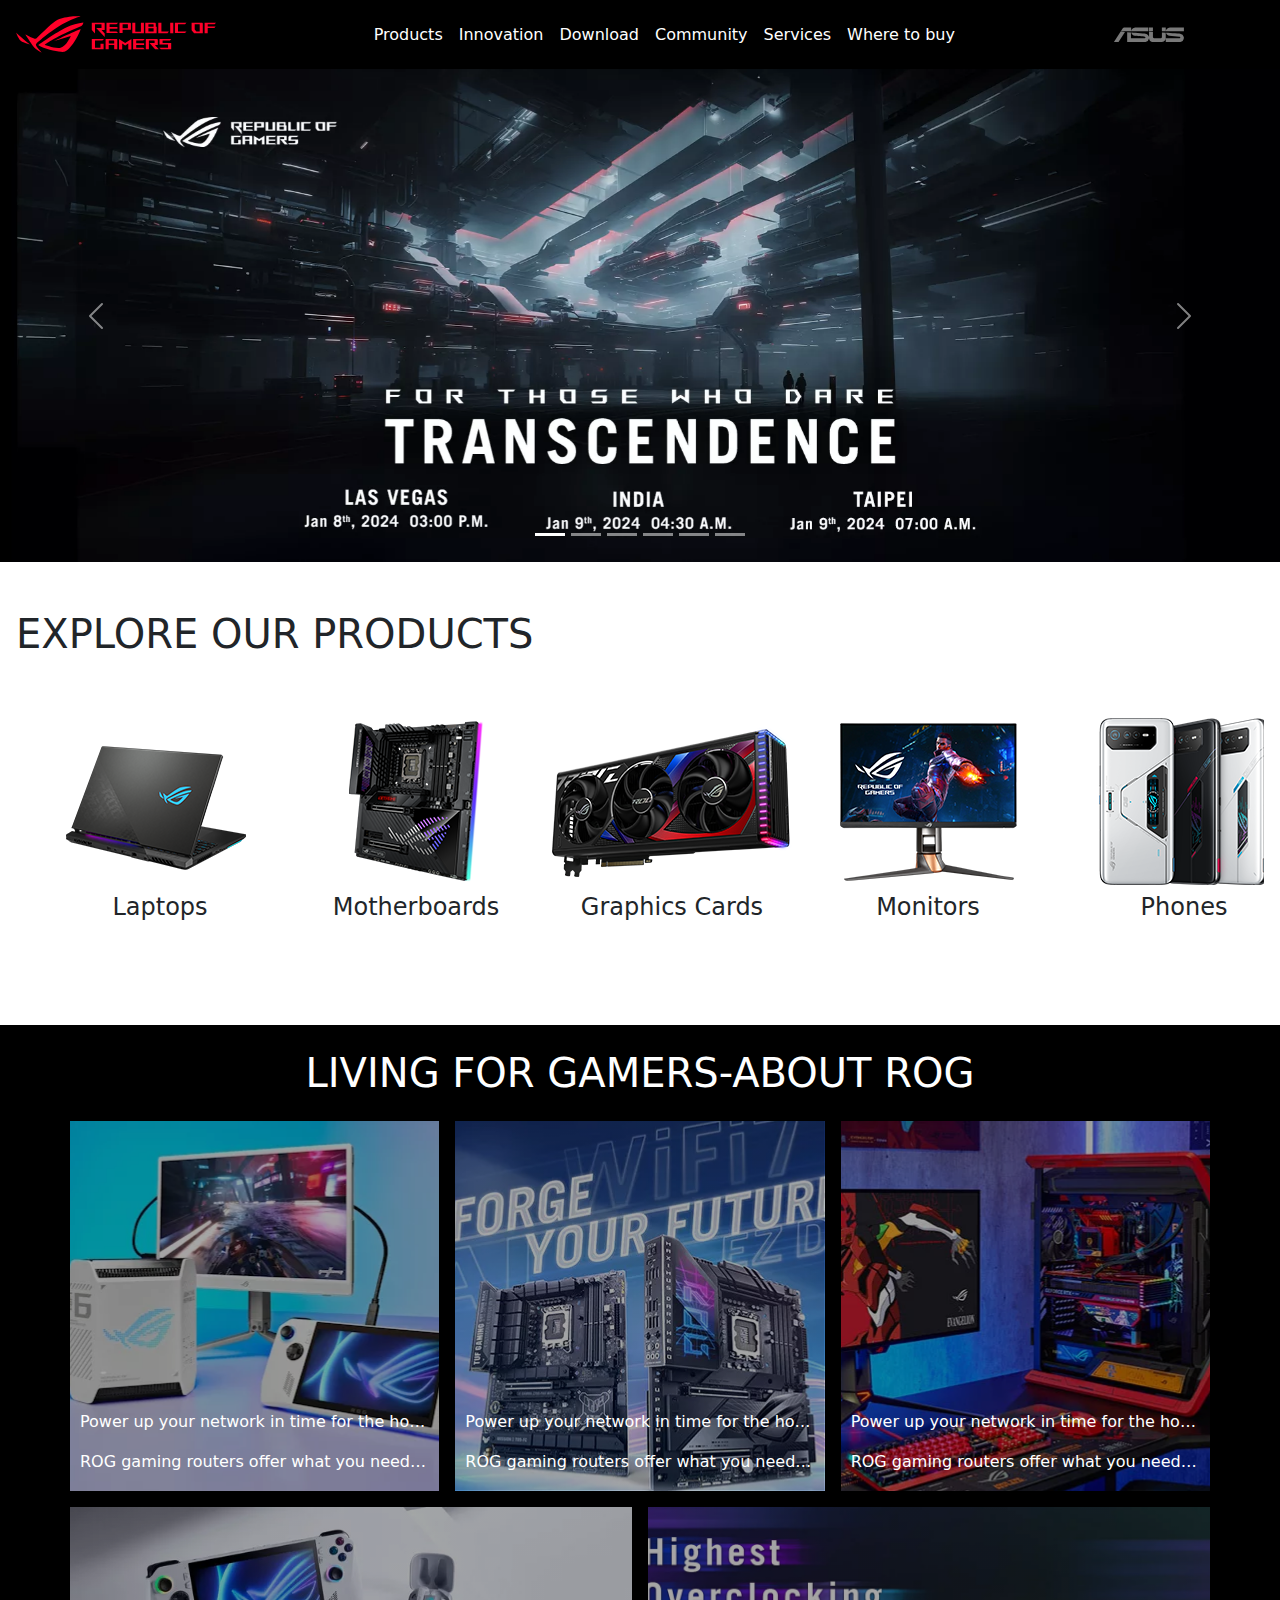
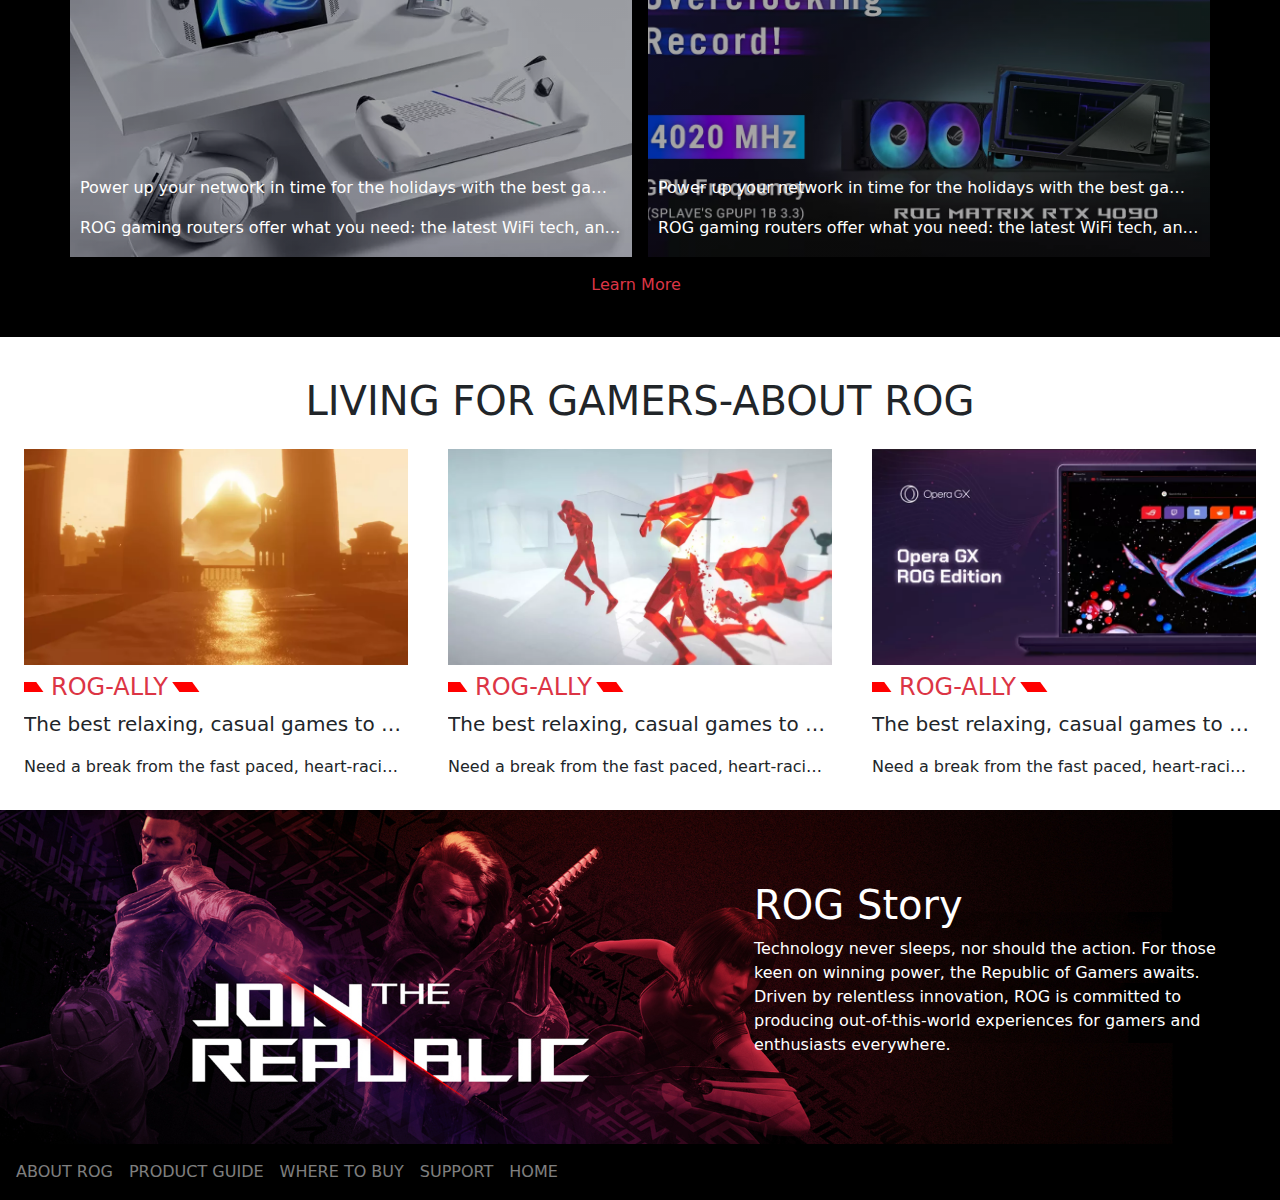
==== index.html @ 7fc909cf "Created ROG clone with bootstrap" ====
<!DOCTYPE html>
<html lang="en">
  <head>
    <meta charset="UTF-8" />
    <meta name="viewport" content="width=device-width, initial-scale=1.0" />
    <link
      rel="stylesheet"
      href="https://cdnjs.cloudflare.com/ajax/libs/font-awesome/6.5.1/css/all.min.css"
      integrity="sha512-DTOQO9RWCH3ppGqcWaEA1BIZOC6xxalwEsw9c2QQeAIftl+Vegovlnee1c9QX4TctnWMn13TZye+giMm8e2LwA=="
      crossorigin="anonymous"
      referrerpolicy="no-referrer"
    />
    <link
      href="https://cdn.jsdelivr.net/npm/bootstrap@5.3.2/dist/css/bootstrap.min.css"
      rel="stylesheet"
    />
    <script src="https://cdn.jsdelivr.net/npm/bootstrap@5.3.2/dist/js/bootstrap.bundle.min.js"></script>
    <link rel="stylesheet" href="style.css" />
    <title>ROG | Phones</title>
  </head>
  <body>
    <!-- <div
      class="mobile-navigation d-block d-lg-none w-100 bg-white position-fixed"
      style="inset: 0; z-index: 10000000"
    >
      <h1>This is Mobile Navigation</h1>
    </div> -->
    <header
      class="d-flex align-items-center justify-content-between p-3 bg-black text-white"
    >
      <div class="d-lg-none d-block">
        <input
          type="checkbox"
          name="m-navigation"
          id="m-navigation"
          class="d-none"
        />
        <label for="m-navigation">
          <i class="fa-solid fa-bars"></i>
        </label>
      </div>
      <div class="site-logo">
        <svg
          style="fill: #ff0029"
          xmlns="http://www.w3.org/2000/svg"
          viewBox="0 0 200 37"
          svg-inline=""
          role="presentation"
          focusable="false"
        >
          <path
            d="M22.2 29.1c.8.5 1.6 1 2.4 1.4 8.6 3.8 21.3 6.1 23.7 5.3C55 33.6 62.5 19.5 64.8 13c0 0-7 2.8-14.1 6.1-5.9 2.8-12.4 6-12.4 6l16.5-5s-4.4 10.4-10.2 11.6c-5.8 1.2-16-2.9-16-2.9.8-.7 11.6-8.6 36.8-18.9 1.1-.8 1.8-2.1 2-3.4-5.8.6-11.4 2.3-16.7 4.8-10.6 5-28.5 17.8-28.5 17.8zM3.8 24c1.8 2.3 9.2 4.2 10.2 4.4-4.6-3.2-14-12-14-12 1 2.7 2.3 5.2 3.8 7.6z"
          ></path>
          <path
            d="M25.6 22.9C30.5 19.3 47.9 4.6 64.7.6c0 0-8.8-1.4-21.3 2.5-4.5 1.4-11 7.7-23.1 19.4-1.6.9-7.5-2.5-10.9-4.1 0 0 5.6 8.9 7.6 11.5 3 4.1 8.5 6.5 8.5 6.5-.5-.5-4.3-4.5-5.4-6.8-.7-1.1.1-2.7 5.5-6.7zM127.9 6.8h-3v8.9h-5.6V6.8h-3v10.4h11.6zM152.9 15.6h-7.5V6.8h-3.1v10.4h9.2zM154.2 6.8h3.1v10.4h-3.1zM191.7 8.3h6.9l1.4-1.5h-11.4v10.4h3.1v-5.1h6.7l1.2-1.6h-7.9zM106.6 13.8h8.3V7.6c0-.4-.3-.8-.7-.8h-10.7v10.3h3.1v-3.3zm0-5.5h5c.1 0 .3 0 .3.5v3.5h-5.3v-4zM140.7 10.8h-.9v-3c0-.6-.3-1-.8-1h-9.7v10.4h11.3l.1-6.4zm-3.1 4.8h-5.2v-3.3h5.2v3.3zm0-4.8h-5.2V8.3h4.9c.3 0 .3.4.3.5v2zM100.5 8.3l1.6-1.5H90.5v10.3h11.6l-1.6-1.5h-6.9v-2.8h7.8v-1.7h-7.8V8.3zM162 8.3h7l1.5-1.5h-11.6v10.3H169l1.5-1.5H162zM154 24.5l1.3-1.5h-11.8v5.6h8.5v3.1h-8.9l1.9 1.6h10.2V27h-8.6v-2.5zM100.6 23h-11v10.3h3.1v-4.4h5.5v4.4h3.1v-9.4c.1-.4-.2-.8-.7-.9zm-2.4 4.4h-5.4v-2.9h5.1c.3 0 .3.3.3.5v2.4zM127.2 24.5l1.6-1.5h-11.7v10.3h11.7l-1.6-1.5h-7V29h7.9v-1.7h-7.9v-2.8zM86.4 24.6L88 23H75.8v10.3h11.8v-5.6h-3.1v4.1H79v-7.2zM103 23v10.4h3.2v-6l3 2.1 3.1-2.1v6h3.1V23l-6.2 4.1zM141.8 28.9v-5c0-.5-.3-1-.8-1h-11.2v10.4h3.1v-8.8h5.4c.3 0 .3.3.3.5v2h-5.1l5.6 6.3h3.7l-3.9-4.4h2.9zM88.7 14.1V7.8c0-.5 0-1-.6-1H75.8V14l3.2 3.5V8.3h6c.4 0 .5.1.5.5v3.3h-5.3l8.5 8.9v-3.5L85.5 14h3.2zM186.1 6.8h-10.5v7.5l2.5 2.9h8.7V7.6c0-.4-.3-.8-.7-.8zm-2.4 8.8h-3.3l-1.7-2V8.3h5v7.3z"
          ></path>
        </svg>
      </div>
      <ul class="list-unstyled gap-3 mb-0 d-none d-lg-flex desktop-navigation">
        <li>Products</li>
        <li>Innovation</li>
        <li>Download</li>
        <li>Community</li>
        <li>Services</li>
        <li>Where to buy</li>
      </ul>
      <div class="d-flex gap-5">
        <div class="asus-logo d-none d-lg-flex">
          <svg
            xmlns="http://www.w3.org/2000/svg"
            width="71.418"
            height="15.556"
            viewBox="0 0 71.418 15.556"
            svg-inline=""
            alt="asus"
            role="none"
            focusable="false"
          >
            <g data-name="组件 69 – 1">
              <path
                fill="#797979"
                stroke="rgba(0,0,0,0)"
                stroke-miterlimit="10"
                d="M52.803 15.056l.009-3.84h13.593a1.609 1.609 0 00.649-.183.818.818 0 00.256-.578c0-.737-.613-.769-.921-.785l-9.882-.815A4.615 4.615 0 0154.3 7.812a3.758 3.758 0 01-1.271-2.052s12.766.746 14.184.877a4.359 4.359 0 013.618 3.351 6.077 6.077 0 01-.022 1.57 4.233 4.233 0 01-4.008 3.5zm-12.767-.017l-.354-.025a4.216 4.216 0 01-3.621-3.534v-.609a5.825 5.825 0 01-.077.656 4.261 4.261 0 01-3.52 3.5h-18.3v-9.8l3.8.276v5.738h13.688a.768.768 0 00.807-.74c.007-.738-.562-.814-.864-.828 0 0-9.444-.774-9.782-.806a4.988 4.988 0 01-2.284-1.074 3.976 3.976 0 01-1.2-2.258s12.694 1 14.119 1.129c2.392.221 3.494 2.753 3.59 3.327 0 0 .008.059.015.164V4.642l3.881.278v5.078a1.23 1.23 0 001.119 1.273h6.6a1.264 1.264 0 001.267-1.285v-4.46l3.843.227v5.358c0 3.627-3.817 3.931-3.817 3.931zM.918 15.021L7.651 4.597l4.341.458-6.472 9.966zM52.803 4.363v-.311a5.491 5.491 0 01.973-2A4.27 4.27 0 0156.918.5h14v3.866zm-3.937 0V.519h3.909v3.844zm-12.844 0V.519h3.912v3.844zm-28.216 0s1.589-2.59 1.983-3.1a1.682 1.682 0 011.4-.738h6.946v3.527a5.5 5.5 0 01.977-2A4.252 4.252 0 0122.253.496h13.086v3.863z"
                data-name="联合 1"
              ></path>
            </g>
          </svg>
        </div>
        <div class="d-flex gap-3">
          <span>
            <i class="fa-solid fa-magnifying-glass"></i>
          </span>
          <span class="d-none d-lg-flex">
            <i class="fa-regular fa-user"></i>
          </span>
          <span>
            <i class="fa-solid fa-bag-shopping"></i>
          </span>
        </div>
      </div>
    </header>
    <div
      id="carouselExampleIndicators"
      class="carousel slide carousel-fade"
      data-bs-ride="carousel"
    >
      <div class="carousel-indicators">
        <button
          type="button"
          data-bs-target="#carouselExampleIndicators"
          data-bs-slide-to="0"
          class="active"
          aria-current="true"
          aria-label="Slide 1"
        ></button>
        <button
          type="button"
          data-bs-target="#carouselExampleIndicators"
          data-bs-slide-to="1"
          aria-label="Slide 2"
        ></button>
        <button
          type="button"
          data-bs-target="#carouselExampleIndicators"
          data-bs-slide-to="2"
          aria-label="Slide 3"
        ></button>
        <button
          type="button"
          data-bs-target="#carouselExampleIndicators"
          data-bs-slide-to="3"
          aria-current="true"
          aria-label="Slide 4"
        ></button>
        <button
          type="button"
          data-bs-target="#carouselExampleIndicators"
          data-bs-slide-to="4"
          aria-label="Slide 5"
        ></button>
        <button
          type="button"
          data-bs-target="#carouselExampleIndicators"
          data-bs-slide-to="5"
          aria-label="Slide 6"
        ></button>
      </div>
      <div class="carousel-inner">
        <div class="carousel-item active">
          <picture>
            <source
              media="(min-width: 1024px)"
              srcset="Assets/desktop-slides/slide01.webp"
              class="d-block w-100"
            />
            <img
              src="Assets/mobile-slides/slide-01.webp"
              class="d-block w-100"
              alt="slider-image"
            />
          </picture>
        </div>
        <div class="carousel-item">
          <picture>
            <source
              media="(min-width: 1024px)"
              srcset="Assets/desktop-slides/slide02.webp"
              class="d-block w-100"
            />
            <img
              src="Assets/mobile-slides/slide-02.webp"
              class="d-block w-100"
              alt="slider-image"
            />
          </picture>
        </div>
        <div class="carousel-item">
          <picture>
            <source
              media="(min-width: 1024px)"
              srcset="Assets/desktop-slides/slide03.webp"
              class="d-block w-100"
            />
            <img
              src="Assets/mobile-slides/slide-03.webp"
              class="d-block w-100"
              alt="slider-image"
            />
          </picture>
        </div>
        <div class="carousel-item">
          <picture>
            <source
              media="(min-width: 1024px)"
              srcset="Assets/desktop-slides/slide04.webp"
            />
            <img
              src="Assets/mobile-slides/slide-04.webp"
              class="d-block w-100"
              alt="slider-image"
            />
          </picture>
        </div>
        <div class="carousel-item">
          <picture>
            <source
              media="(min-width: 1024px)"
              srcset="Assets/desktop-slides/slide05.webp"
            />
            <img
              src="Assets/mobile-slides/slide-05.webp"
              class="d-block w-100"
              alt="slider-image"
            />
          </picture>
        </div>
        <div class="carousel-item">
          <picture>
            <source
              media="(min-width: 1024px)"
              srcset="Assets/desktop-slides/slide06.webp"
            />
            <img
              src="Assets/mobile-slides/slide-06.webp"
              class="d-block w-100"
              alt="slider-image"
            />
          </picture>
        </div>
      </div>
      <button
        class="carousel-control-prev"
        type="button"
        data-bs-target="#carouselExampleIndicators"
        data-bs-slide="prev"
      >
        <span class="carousel-control-prev-icon" aria-hidden="true"></span>
        <span class="visually-hidden">Previous</span>
      </button>
      <button
        class="carousel-control-next"
        type="button"
        data-bs-target="#carouselExampleIndicators"
        data-bs-slide="next"
      >
        <span class="carousel-control-next-icon" aria-hidden="true"></span>
        <span class="visually-hidden">Next</span>
      </button>
    </div>
    <div class="px-3 py-5">
      <h1>EXPLORE OUR PRODUCTS</h1>
      <div class="product-slider-wrapper w-100 ps-4 pe-4 position-relative">
        <span
          class="left-arrow fs-2 text-danger position-absolute start-0 top-50"
        >
          <i class="fa-solid fa-chevron-left"></i>
        </span>
        <div class="product-slider d-flex gap-3 mt-5">
          <div class="d-flex align-items-center flex-column">
            <img src="Assets/product-images/laptops.png" alt="laptop" />
            <p class="fs-4">Laptops</p>
          </div>
          <div class="d-flex align-items-center flex-column">
            <img
              src="Assets/product-images/motherboards.png"
              alt="Motherboards"
            />
            <p class="fs-4">Motherboards</p>
          </div>
          <div class="d-flex align-items-center flex-column">
            <img
              src="Assets/product-images/graphics cards.png"
              alt="Graphic Cards"
            />
            <p class="fs-4">Graphics Cards</p>
          </div>
          <div class="d-flex align-items-center flex-column">
            <img src="Assets/product-images/monitors.png" alt="Monitors" />
            <p class="fs-4">Monitors</p>
          </div>
          <div class="d-flex align-items-center flex-column">
            <img src="Assets/product-images/phones.png" alt="Phones" />
            <p class="fs-4">Phones</p>
          </div>
          <div class="d-flex align-items-center flex-column">
            <img src="Assets/product-images/desktops.png" alt="Desktop" />
            <p class="fs-4">Desktops</p>
          </div>
          <div class="d-flex align-items-center flex-column">
            <img
              src="Assets/product-images/power suply units.png"
              alt="Power Suply Unit"
            />
            <p class="fs-4">Power Suply Units</p>
          </div>
          <div class="d-flex align-items-center flex-column">
            <img src="Assets/product-images/E G Docks.png" alt="E G Docks" />
            <p class="fs-4">External Graphic Docks</p>
          </div>
          <div class="d-flex align-items-center flex-column">
            <img src="Assets/product-images/networking.png" alt="networking" />
            <p class="fs-4">Networking</p>
          </div>
          <div class="d-flex align-items-center flex-column">
            <img src="Assets/product-images/keyboards.png" alt="keyboards" />
            <p class="fs-4">Keyboards</p>
          </div>
          <div class="d-flex align-items-center flex-column">
            <img src="Assets/product-images/mouse pads.png" alt="mouse pads" />
            <p class="fs-4">Mice & Mouse Pads</p>
          </div>
          <div class="d-flex align-items-center flex-column">
            <img src="Assets/product-images/head sets.png" alt="head sets" />
            <p class="fs-4">Headsets & Audio</p>
          </div>
          <div class="d-flex align-items-center flex-column">
            <img src="Assets/product-images/cases.png" alt="cases" />
            <p class="fs-4">Cases</p>
          </div>
          <div class="d-flex align-items-center flex-column">
            <img
              src="Assets/product-images/bags and gears.png"
              alt="bags ans gears"
            />
            <p class="fs-4">Apparel, Bags & Gear</p>
          </div>
          <div class="d-flex align-items-center flex-column">
            <img
              src="Assets/product-images/streaming kits.png"
              alt="streaming kit"
            />
            <p class="fs-4">Streaming Kits</p>
          </div>
        </div>
        <span
          class="right-arrow fs-2 text-danger position-absolute end-0 top-50"
        >
          <i class="fa-solid fa-chevron-right"></i>
        </span>
      </div>
    </div>

    <div class="bg-black text-white p-4">
      <h1 class="text-center mb-4">LIVING FOR GAMERS-ABOUT ROG</h1>
      <div class="container banners">
        <div class="row gap-3">
          <div class="col banner">
            <!-- <img src="Assets/banners/banner01.webp" alt="banner01" class="h-100 object-fit-contain"/> -->
            <div>
              <p>
                Power up your network in time for the holidays with the best
                gaming routers from ASUS and ROG
              </p>
              <span
                >ROG gaming routers offer what you need: the latest WiFi tech,
                an easy setup, and comprehensive security.</span
              >
            </div>
          </div>
          <div class="col banner">
            <!-- <img src="Assets/banners/banner01.webp" alt="banner01" class="w-100"/> -->
            <div>
              <p>
                Power up your network in time for the holidays with the best
                gaming routers from ASUS and ROG
              </p>
              <span
                >ROG gaming routers offer what you need: the latest WiFi tech,
                an easy setup, and comprehensive security.</span
              >
            </div>
          </div>
          <div class="col banner">
            <!-- <img src="Assets/banners/banner01.webp" alt="banner01" class="w-100"/> -->
            <div>
              <p>
                Power up your network in time for the holidays with the best
                gaming routers from ASUS and ROG
              </p>
              <span
                >ROG gaming routers offer what you need: the latest WiFi tech,
                an easy setup, and comprehensive security.</span
              >
            </div>
          </div>
        </div>

        <div class="row gap-3 mt-3">
          <div class="col banner">
            <div>
              <p>
                Power up your network in time for the holidays with the best
                gaming routers from ASUS and ROG
              </p>
              <span
                >ROG gaming routers offer what you need: the latest WiFi tech,
                an easy setup, and comprehensive security.</span
              >
            </div>
          </div>

          <div class="col banner">
            <div>
              <p>
                Power up your network in time for the holidays with the best
                gaming routers from ASUS and ROG
              </p>
              <span
                >ROG gaming routers offer what you need: the latest WiFi tech,
                an easy setup, and comprehensive security.</span
              >
            </div>
          </div>
        </div>
      </div>
      <div class="d-flex align-items-center justify-content-center mt-3">
        <p>
          <a
            href="#"
            class="lerne-more-link d-flex align-items-center gap-2 text-decoration-none text-danger"
            >Learn More <i class="fa-solid fa-chevron-right"></i
          ></a>
        </p>
      </div>
    </div>

    <div class="p-4 mt-3 about-section">
      <h1 class="text-center mb-4">LIVING FOR GAMERS-ABOUT ROG</h1>
      <div class="row gap-3 mt-3">
        <div class="col about-cards">
          <img
            src="Assets/action-card/action-card-01.webp"
            alt="action-card"
            class="w-100"
          />
          <div class="mt-2">
            <h4 class="text-danger">ROG-ALLY</h4>
            <p class="fs-5">
              The best relaxing, casual games to play on the ROG Ally
            </p>
            <span
              >Need a break from the fast paced, heart-racing games you usually
              play? Cozy up on the couch with your ROG Ally and these relaxing
              games.</span
            >
          </div>
        </div>
        <div class="col about-cards">
          <img
            src="Assets/action-card/action-card-02.webp"
            alt="action-card"
            class="w-100"
          />
          <div class="mt-2">
            <h4 class="text-danger">ROG-ALLY</h4>
            <p class="fs-5">
              The best relaxing, casual games to play on the ROG Ally
            </p>
            <span
              >Need a break from the fast paced, heart-racing games you usually
              play? Cozy up on the couch with your ROG Ally and these relaxing
              games.</span
            >
          </div>
        </div>
        <div class="col about-cards">
          <img
            src="Assets/action-card/action-card-03.webp"
            alt="action-card"
            class="w-100"
          />
          <div class="mt-2">
            <h4 class="text-danger">ROG-ALLY</h4>
            <p class="fs-5">
              The best relaxing, casual games to play on the ROG Ally
            </p>
            <span
              >Need a break from the fast paced, heart-racing games you usually
              play? Cozy up on the couch with your ROG Ally and these relaxing
              games.</span
            >
          </div>
        </div>
      </div>
    </div>

    <div class="story-footer bg-black">
      <div class="story-container text-white p-4">
        <h1>ROG Story</h1>
        <p>
          Technology never sleeps, nor should the action. For those keen on
          winning power, the Republic of Gamers awaits. Driven by relentless
          innovation, ROG is committed to producing out-of-this-world
          experiences for gamers and enthusiasts everywhere.
        </p>
      </div>
      <picture>
        <source
          media="(max-width:800px)"
          srcset="Assets/footer-banner-mobile.jpeg"
          class="mobile-footer-banner"
        />
        <img
          src="Assets/footer-banner.jpeg"
          alt="footer-banner-image"
          class="w-100"
        />
      </picture>
    </div>

    <div class="footer">
      <div class="d-flex justify-content-between align-items-center p-3 text-white-50 bg-black flex-wrap gap-3">
        <ul class="d-flex mb-0 gap-3 list-unstyled flex-wrap">
          <li><a href="#" class="text-decoration-none text-white-50">ABOUT ROG</a></li>
          <li><a href="#" class="text-decoration-none text-white-50">PRODUCT GUIDE</a></li>
          <li><a href="#" class="text-decoration-none text-white-50">WHERE TO BUY</a></li>
          <li><a href="#" class="text-decoration-none text-white-50">SUPPORT</a></li>
          <li><a href="#" class="text-decoration-none text-white-50">HOME</a></li>
        </ul>

        <div class="d-flex gap-3 fs-5">
          <i class="fa-brands fa-facebook-f"></i>
          <i class="fa-brands fa-youtube"></i>
          <i class="fa-brands fa-x-twitter"></i>
          <i class="fa-brands fa-instagram"></i>
          <i class="fa-brands fa-whatsapp"></i>
          <i class="fa-brands fa-discord"></i>
        </div>
      </div>
    </div>

    <script>
      const leftArrow = document.querySelector(".left-arrow");
      const rightArrow = document.querySelector(".right-arrow");

      const productSlider = document.querySelector(".product-slider");

      let sliderCounter = 0;

      leftArrow.addEventListener("click", () => {
        if (sliderCounter < 100) {
          sliderCounter += 50;
        } else {
          sliderCounter = 0;
        }
        productSlider.style.transform = `translateX(-${sliderCounter}%)`;
      });

      rightArrow.addEventListener("click", () => {
        if (sliderCounter > 0) {
          sliderCounter -= 50;
        } else {
          sliderCounter = 100;
        }
        productSlider.style.transform = `translateX(-${sliderCounter}%)`;
      });
    </script>
  </body>
</html>
---- style.css ----
*{
    margin: 0;
    padding: 0;
    box-sizing: border-box;
}

.site-logo{
   width: 200px;
}

.desktop-navigation li{
    cursor: pointer;
}

.desktop-navigation li:hover{
    color: red;
}

.product-slider-wrapper{
    overflow-x: hidden;
}

.product-slider{
    /* transform: translateX(-100%); */
    transition: all .3s ease;
}

.product-slider > div{
    flex: 1 0 min(20%, 360px);
}

.product-slider > div img{
    width: 100%;
}

.product-slider-wrapper > span{
    z-index: 100;
    transform: translateY(-50%);
}

.banners .col{
    min-height: 350px;
}

.banners .col img{
    object-position: 0% 100%;
}

.banner{
    position: relative;
    aspect-ratio: 1;
    /* border: 1px solid white; */
    padding: 10px;
    display: flex;
    align-items: end;
    overflow: hidden;
}

.banner > div{
    width: 100%;
}

.banner > div > span{
    display: inline-block;
}

.banner > div > p,
.banner > div > span {
    width: 100%;
    font-weight: 500;
    overflow: hidden;
    position: relative;
    -o-text-overflow: ellipsis;
    text-overflow: ellipsis;
    white-space: nowrap;
}

.row .banner:hover::before{
    cursor: pointer;
    scale: 1.1;
}

.row .banner::before{
    position: absolute;
    content: '';
    inset: 0;
    transition: all 0.3s ease-in-out; 
}

.row:first-child .banner:nth-child(1)::before{
    background: linear-gradient(45deg, rgba(0, 0, 0, 0.35), rgba(0, 0, 0, 0.35)), url(Assets/banners/banner01.webp);
    background-position: center;
}

.row:first-child .banner:nth-child(2)::before{
    background: linear-gradient(45deg, rgba(0, 0, 0, 0.35), rgba(0, 0, 0, 0.35)), url(Assets/banners/banner02.webp);
    background-position: center;
}

.row:first-child .banner:nth-child(3)::before{
    background: linear-gradient(45deg, rgba(0, 0, 0, 0.35), rgba(0, 0, 0, 0.35)), url(Assets/banners/banner03.webp);
    background-position: center;
}

.row:nth-child(2) .banner{
    height: 250px;
}

.row:nth-child(2) .banner:nth-child(1)::before{
    background: linear-gradient(45deg, rgba(0, 0, 0, 0.35), rgba(0, 0, 0, 0.35)), url(Assets/banners/banner04.webp);
    background-position: center;
    background-size: cover;
}

.row:nth-child(2) .banner:nth-child(2)::before{
    background: linear-gradient(45deg, rgba(0, 0, 0, 0.35), rgba(0, 0, 0, 0.35)), url(Assets/banners/banner05.webp);
    background-position: center;
    background-size: cover;
}

.lerne-more-link{
    position: relative;
}

.lerne-more-link::after{
    content: '';
    position: absolute;
    bottom: -5px;
    left: 0;
    width: 100%;
    height: 2px;
    background-color: rgb(220,53,69);
    scale: 0 1;
    opacity: .8;
    transform-origin: left;
    transition: all .2s ease;
}

.lerne-more-link:hover::after{
    scale: 1 1;
}

.about-cards{
    overflow: hidden;
}
.about-cards div span{
    display: inline-block;
}
.about-cards p,
.about-cards div span{
    width: 100%;
    overflow: hidden;
    position: relative;
    -o-text-overflow: ellipsis;
    text-overflow: ellipsis;
    white-space: nowrap;
}

.about-cards > div{
    overflow: hidden;
}

.about-cards > div > h4::before,
.about-cards > div > h4::after{
    content: '';
    position: relative;
    display: inline-block;
    width: 20px;
    height: 10px;
    background-color: red;
    top: 0;
    left: 0;
    transform: skew(36deg) translateY(-30%);
}

.about-cards > div > h4::before{
    margin-right: 7px;
    left: -2px;
}

.about-cards > div > h4::after{
    margin-left: 10px;
}

.story-footer{
    position: relative;
}

.story-container{
    position: absolute;
    top: 50%;
    right: 0;
    transform: translateY(-50%);
    max-width: 550px;
}

@media (max-width:800px){
    .story-container{
        position: inherit;
        transform: translateY(0%);
    }
    .story-footer img{
        max-height: 600px;
        object-fit: cover;
        object-position: bottom ;
    }
}


@media (max-width:770px){
    .banners > div{
        flex-direction: column;
    }

    .banner{
        height: 250px;
        aspect-ratio: inherit;
    }
}

@media (max-width:640px){
    .about-section{
        padding: 30px 15px !important;
    }
    .about-section .row{
        flex-direction: column;
    }
    .story-footer img{
        max-height: 400px;
    }
}

@media (max-width:500px) {
    .site-logo{
        width: 129px;
    }
    .story-footer img{
        max-height: 350px;
    }
}
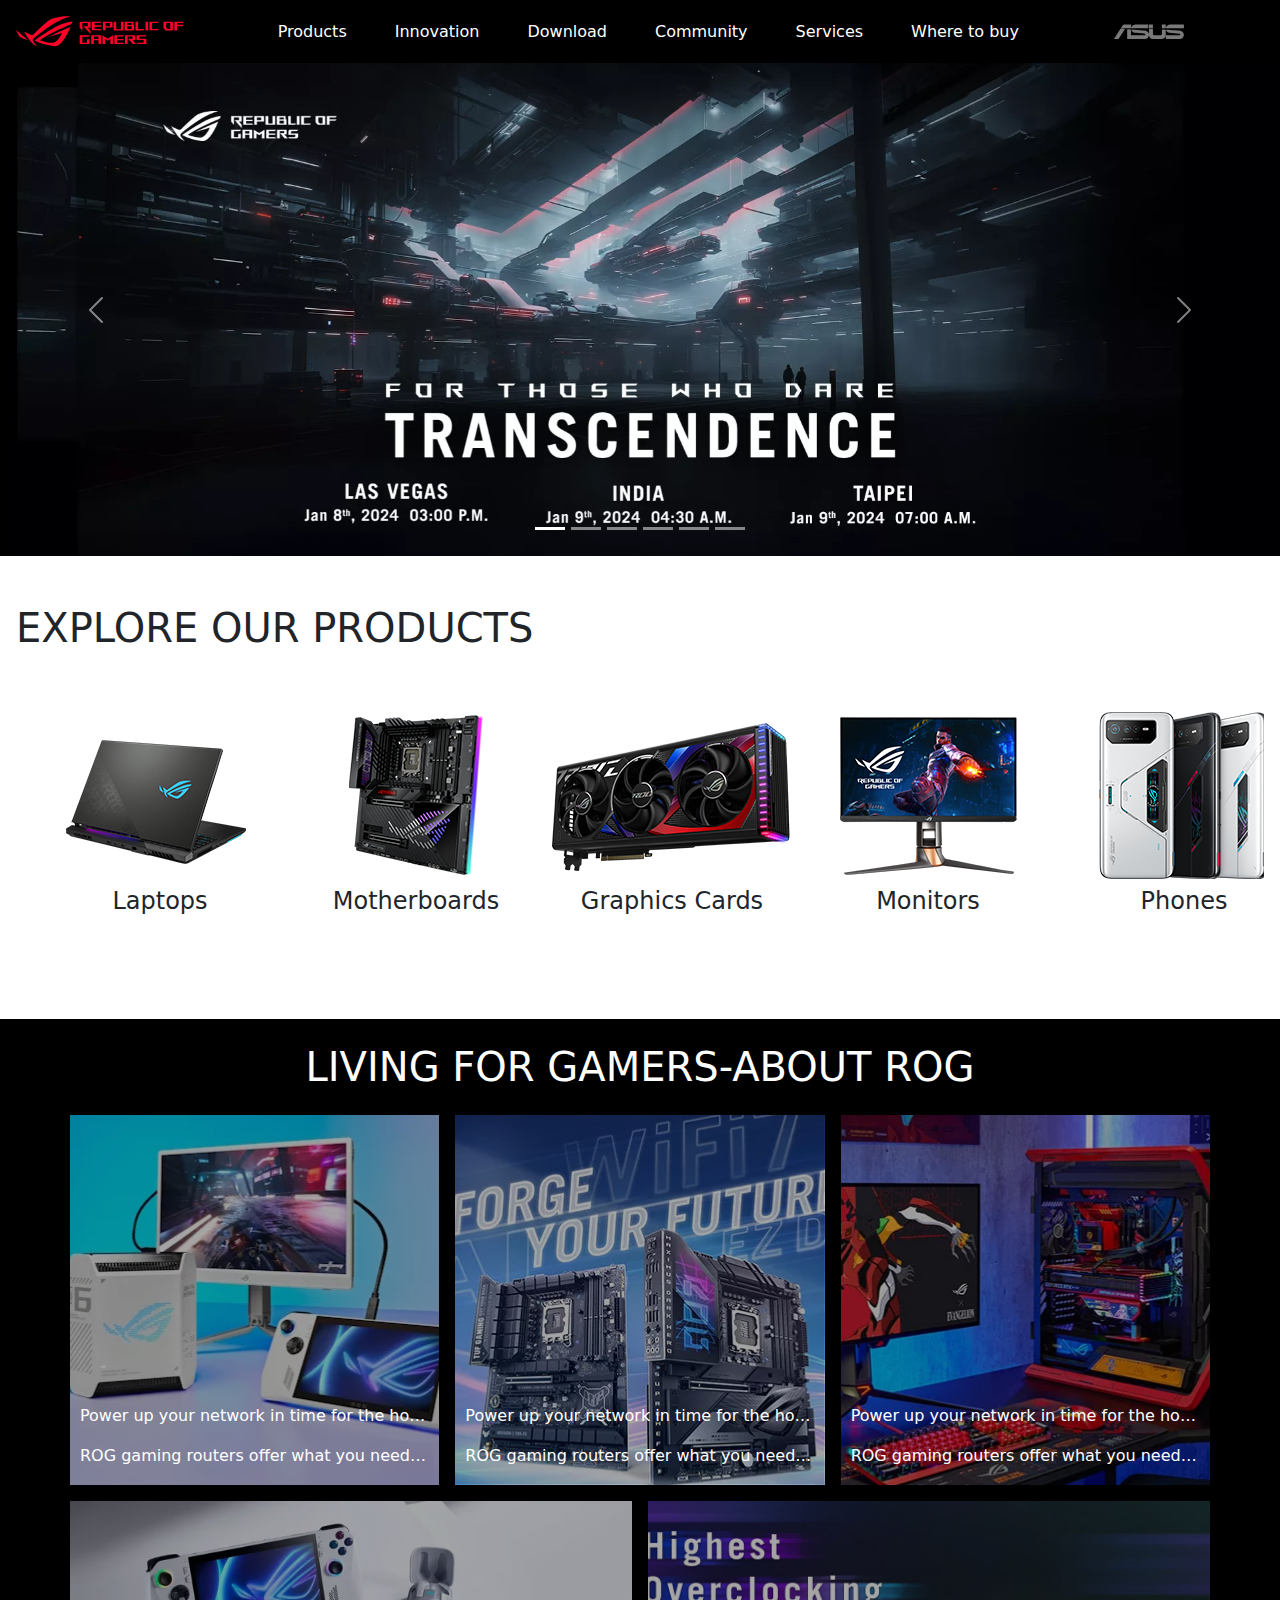
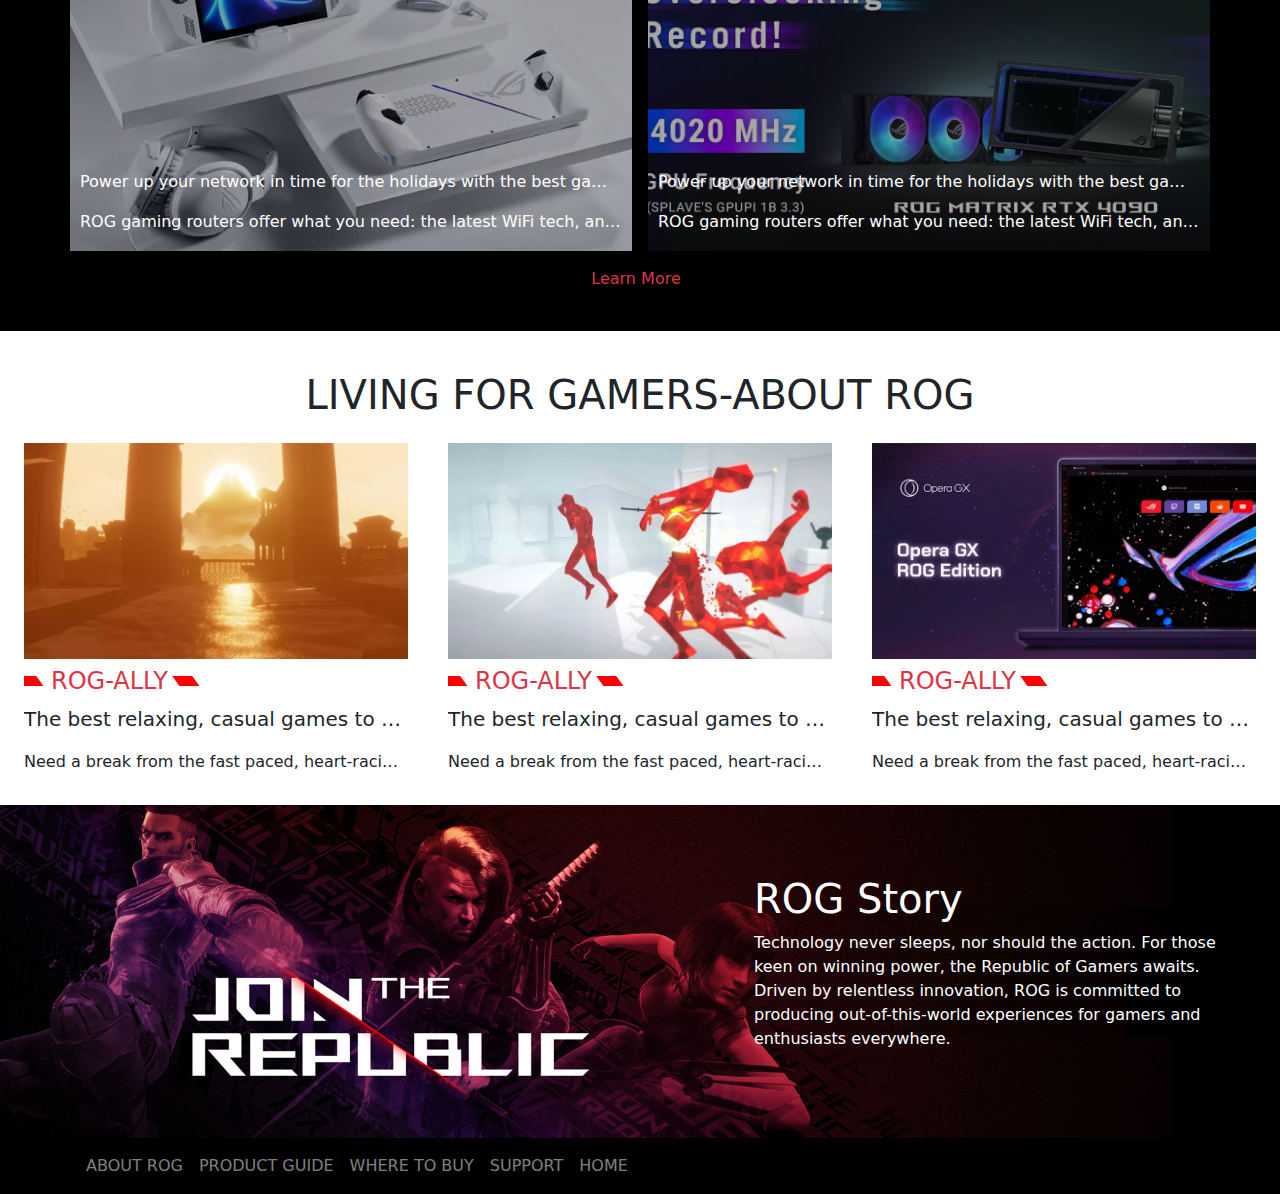
==== commit 8a95e6e6: "Added Laptop.html" ====
--- a/index.html
+++ b/index.html
@@ -26,9 +26,9 @@
       <h1>This is Mobile Navigation</h1>
     </div> -->
     <header
-      class="d-flex align-items-center justify-content-between p-3 bg-black text-white"
+      class="d-flex align-items-center justify-content-between bg-black text-white"
     >
-      <div class="d-lg-none d-block">
+      <div class="d-lg-none d-block p-3">
         <input
           type="checkbox"
           name="m-navigation"
@@ -39,32 +39,44 @@
           <i class="fa-solid fa-bars"></i>
         </label>
       </div>
-      <div class="site-logo">
-        <svg
-          style="fill: #ff0029"
-          xmlns="http://www.w3.org/2000/svg"
-          viewBox="0 0 200 37"
-          svg-inline=""
-          role="presentation"
-          focusable="false"
-        >
-          <path
-            d="M22.2 29.1c.8.5 1.6 1 2.4 1.4 8.6 3.8 21.3 6.1 23.7 5.3C55 33.6 62.5 19.5 64.8 13c0 0-7 2.8-14.1 6.1-5.9 2.8-12.4 6-12.4 6l16.5-5s-4.4 10.4-10.2 11.6c-5.8 1.2-16-2.9-16-2.9.8-.7 11.6-8.6 36.8-18.9 1.1-.8 1.8-2.1 2-3.4-5.8.6-11.4 2.3-16.7 4.8-10.6 5-28.5 17.8-28.5 17.8zM3.8 24c1.8 2.3 9.2 4.2 10.2 4.4-4.6-3.2-14-12-14-12 1 2.7 2.3 5.2 3.8 7.6z"
-          ></path>
-          <path
-            d="M25.6 22.9C30.5 19.3 47.9 4.6 64.7.6c0 0-8.8-1.4-21.3 2.5-4.5 1.4-11 7.7-23.1 19.4-1.6.9-7.5-2.5-10.9-4.1 0 0 5.6 8.9 7.6 11.5 3 4.1 8.5 6.5 8.5 6.5-.5-.5-4.3-4.5-5.4-6.8-.7-1.1.1-2.7 5.5-6.7zM127.9 6.8h-3v8.9h-5.6V6.8h-3v10.4h11.6zM152.9 15.6h-7.5V6.8h-3.1v10.4h9.2zM154.2 6.8h3.1v10.4h-3.1zM191.7 8.3h6.9l1.4-1.5h-11.4v10.4h3.1v-5.1h6.7l1.2-1.6h-7.9zM106.6 13.8h8.3V7.6c0-.4-.3-.8-.7-.8h-10.7v10.3h3.1v-3.3zm0-5.5h5c.1 0 .3 0 .3.5v3.5h-5.3v-4zM140.7 10.8h-.9v-3c0-.6-.3-1-.8-1h-9.7v10.4h11.3l.1-6.4zm-3.1 4.8h-5.2v-3.3h5.2v3.3zm0-4.8h-5.2V8.3h4.9c.3 0 .3.4.3.5v2zM100.5 8.3l1.6-1.5H90.5v10.3h11.6l-1.6-1.5h-6.9v-2.8h7.8v-1.7h-7.8V8.3zM162 8.3h7l1.5-1.5h-11.6v10.3H169l1.5-1.5H162zM154 24.5l1.3-1.5h-11.8v5.6h8.5v3.1h-8.9l1.9 1.6h10.2V27h-8.6v-2.5zM100.6 23h-11v10.3h3.1v-4.4h5.5v4.4h3.1v-9.4c.1-.4-.2-.8-.7-.9zm-2.4 4.4h-5.4v-2.9h5.1c.3 0 .3.3.3.5v2.4zM127.2 24.5l1.6-1.5h-11.7v10.3h11.7l-1.6-1.5h-7V29h7.9v-1.7h-7.9v-2.8zM86.4 24.6L88 23H75.8v10.3h11.8v-5.6h-3.1v4.1H79v-7.2zM103 23v10.4h3.2v-6l3 2.1 3.1-2.1v6h3.1V23l-6.2 4.1zM141.8 28.9v-5c0-.5-.3-1-.8-1h-11.2v10.4h3.1v-8.8h5.4c.3 0 .3.3.3.5v2h-5.1l5.6 6.3h3.7l-3.9-4.4h2.9zM88.7 14.1V7.8c0-.5 0-1-.6-1H75.8V14l3.2 3.5V8.3h6c.4 0 .5.1.5.5v3.3h-5.3l8.5 8.9v-3.5L85.5 14h3.2zM186.1 6.8h-10.5v7.5l2.5 2.9h8.7V7.6c0-.4-.3-.8-.7-.8zm-2.4 8.8h-3.3l-1.7-2V8.3h5v7.3z"
-          ></path>
-        </svg>
-      </div>
-      <ul class="list-unstyled gap-3 mb-0 d-none d-lg-flex desktop-navigation">
-        <li>Products</li>
-        <li>Innovation</li>
-        <li>Download</li>
-        <li>Community</li>
-        <li>Services</li>
-        <li>Where to buy</li>
+      <div class="site-logo p-3">
+        <a href="?">
+          <svg
+            style="fill: #ff0029"
+            xmlns="http://www.w3.org/2000/svg"
+            viewBox="0 0 200 37"
+            svg-inline=""
+            role="presentation"
+            focusable="false"
+          >
+            <path
+              d="M22.2 29.1c.8.5 1.6 1 2.4 1.4 8.6 3.8 21.3 6.1 23.7 5.3C55 33.6 62.5 19.5 64.8 13c0 0-7 2.8-14.1 6.1-5.9 2.8-12.4 6-12.4 6l16.5-5s-4.4 10.4-10.2 11.6c-5.8 1.2-16-2.9-16-2.9.8-.7 11.6-8.6 36.8-18.9 1.1-.8 1.8-2.1 2-3.4-5.8.6-11.4 2.3-16.7 4.8-10.6 5-28.5 17.8-28.5 17.8zM3.8 24c1.8 2.3 9.2 4.2 10.2 4.4-4.6-3.2-14-12-14-12 1 2.7 2.3 5.2 3.8 7.6z"
+            ></path>
+            <path
+              d="M25.6 22.9C30.5 19.3 47.9 4.6 64.7.6c0 0-8.8-1.4-21.3 2.5-4.5 1.4-11 7.7-23.1 19.4-1.6.9-7.5-2.5-10.9-4.1 0 0 5.6 8.9 7.6 11.5 3 4.1 8.5 6.5 8.5 6.5-.5-.5-4.3-4.5-5.4-6.8-.7-1.1.1-2.7 5.5-6.7zM127.9 6.8h-3v8.9h-5.6V6.8h-3v10.4h11.6zM152.9 15.6h-7.5V6.8h-3.1v10.4h9.2zM154.2 6.8h3.1v10.4h-3.1zM191.7 8.3h6.9l1.4-1.5h-11.4v10.4h3.1v-5.1h6.7l1.2-1.6h-7.9zM106.6 13.8h8.3V7.6c0-.4-.3-.8-.7-.8h-10.7v10.3h3.1v-3.3zm0-5.5h5c.1 0 .3 0 .3.5v3.5h-5.3v-4zM140.7 10.8h-.9v-3c0-.6-.3-1-.8-1h-9.7v10.4h11.3l.1-6.4zm-3.1 4.8h-5.2v-3.3h5.2v3.3zm0-4.8h-5.2V8.3h4.9c.3 0 .3.4.3.5v2zM100.5 8.3l1.6-1.5H90.5v10.3h11.6l-1.6-1.5h-6.9v-2.8h7.8v-1.7h-7.8V8.3zM162 8.3h7l1.5-1.5h-11.6v10.3H169l1.5-1.5H162zM154 24.5l1.3-1.5h-11.8v5.6h8.5v3.1h-8.9l1.9 1.6h10.2V27h-8.6v-2.5zM100.6 23h-11v10.3h3.1v-4.4h5.5v4.4h3.1v-9.4c.1-.4-.2-.8-.7-.9zm-2.4 4.4h-5.4v-2.9h5.1c.3 0 .3.3.3.5v2.4zM127.2 24.5l1.6-1.5h-11.7v10.3h11.7l-1.6-1.5h-7V29h7.9v-1.7h-7.9v-2.8zM86.4 24.6L88 23H75.8v10.3h11.8v-5.6h-3.1v4.1H79v-7.2zM103 23v10.4h3.2v-6l3 2.1 3.1-2.1v6h3.1V23l-6.2 4.1zM141.8 28.9v-5c0-.5-.3-1-.8-1h-11.2v10.4h3.1v-8.8h5.4c.3 0 .3.3.3.5v2h-5.1l5.6 6.3h3.7l-3.9-4.4h2.9zM88.7 14.1V7.8c0-.5 0-1-.6-1H75.8V14l3.2 3.5V8.3h6c.4 0 .5.1.5.5v3.3h-5.3l8.5 8.9v-3.5L85.5 14h3.2zM186.1 6.8h-10.5v7.5l2.5 2.9h8.7V7.6c0-.4-.3-.8-.7-.8zm-2.4 8.8h-3.3l-1.7-2V8.3h5v7.3z"
+            ></path>
+          </svg>
+        </a>
+      </div>
+      <ul
+        class="header-lists list-unstyled gap-3 mb-0 d-none d-lg-flex desktop-navigation"
+      >
+        <li class="products-link-tab position-relative p-3">
+          Products
+          <div class="product-links">
+            <ul class="list-group">
+              <li class="list-group-item"><a href="/Pages/Laptop/laptop.html" class="text-decoration-none text-dark">Laptops</a></li>
+            </ul>
+          </div>
+        </li>
+        <li class="p-3">Innovation</li>
+        <li class="p-3">Download</li>
+        <li class="p-3">Community</li>
+        <li class="p-3">Services</li>
+        <li class="p-3">Where to buy</li>
       </ul>
-      <div class="d-flex gap-5">
+      <!-- <div class="product-links">asdasd</div> -->
+      <div class="d-flex gap-5 p-3">
         <div class="asus-logo d-none d-lg-flex">
           <svg
             xmlns="http://www.w3.org/2000/svg"
@@ -87,7 +99,7 @@
             </g>
           </svg>
         </div>
-        <div class="d-flex gap-3">
+        <div class="d-flex gap-3 align-items-center">
           <span>
             <i class="fa-solid fa-magnifying-glass"></i>
           </span>
@@ -509,14 +521,30 @@
       </picture>
     </div>
 
-    <div class="footer">
-      <div class="d-flex justify-content-between align-items-center p-3 text-white-50 bg-black flex-wrap gap-3">
+    <div class="footer bg-black">
+      <div
+        class="container d-flex justify-content-between align-items-center p-3 text-white-50 flex-wrap gap-3"
+      >
         <ul class="d-flex mb-0 gap-3 list-unstyled flex-wrap">
-          <li><a href="#" class="text-decoration-none text-white-50">ABOUT ROG</a></li>
-          <li><a href="#" class="text-decoration-none text-white-50">PRODUCT GUIDE</a></li>
-          <li><a href="#" class="text-decoration-none text-white-50">WHERE TO BUY</a></li>
-          <li><a href="#" class="text-decoration-none text-white-50">SUPPORT</a></li>
-          <li><a href="#" class="text-decoration-none text-white-50">HOME</a></li>
+          <li>
+            <a href="#" class="text-decoration-none text-white-50">ABOUT ROG</a>
+          </li>
+          <li>
+            <a href="#" class="text-decoration-none text-white-50"
+              >PRODUCT GUIDE</a
+            >
+          </li>
+          <li>
+            <a href="#" class="text-decoration-none text-white-50"
+              >WHERE TO BUY</a
+            >
+          </li>
+          <li>
+            <a href="#" class="text-decoration-none text-white-50">SUPPORT</a>
+          </li>
+          <li>
+            <a href="#" class="text-decoration-none text-white-50">HOME</a>
+          </li>
         </ul>
 
         <div class="d-flex gap-3 fs-5">
--- a/style.css
+++ b/style.css
@@ -194,6 +194,21 @@
     max-width: 550px;
 }
 
+.product-links{
+    display: none;
+    position: absolute;
+    background-color: white;
+    color: black;
+    top: 100%;
+    left: 0%;
+    z-index: 1000;
+    padding: 20px;
+}
+
+.products-link-tab:hover .product-links{
+    display: block;
+}
+
 @media (max-width:800px){
     .story-container{
         position: inherit;
